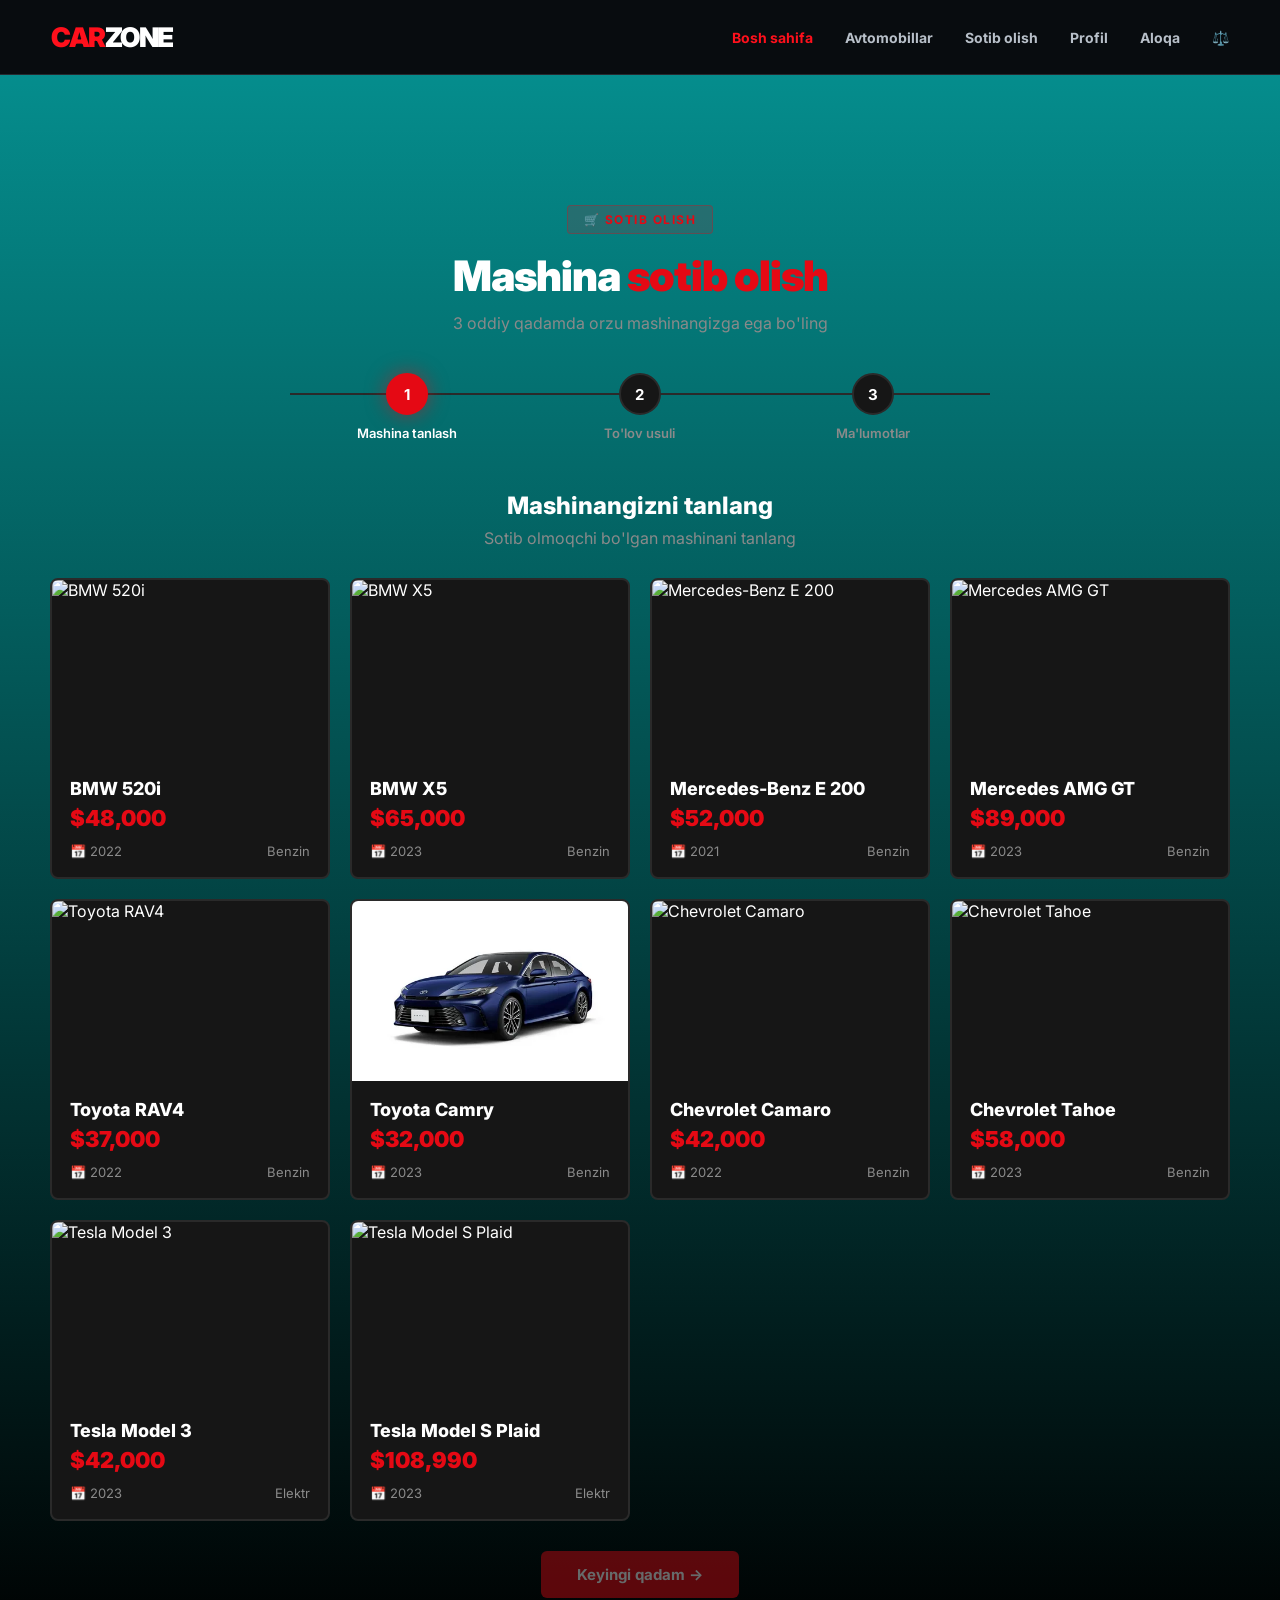
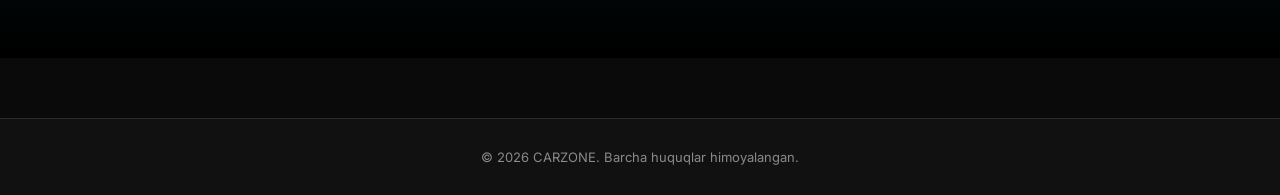
==== buy.html @ 66c65ff7 "new project" ====
<!DOCTYPE html>
<html lang="uz">
<head>
<meta charset="UTF-8">
<meta name="viewport" content="width=device-width, initial-scale=1.0">
<title>CARZONE — Mashina Sotib Olish</title>
<link href="https://fonts.googleapis.com/css2?family=Inter:wght@400;500;600;700;800;900&display=swap" rel="stylesheet">
<style>
* { margin: 0; padding: 0; box-sizing: border-box; }

:root {
  --bg-primary: #0a0a0a;
  --bg-secondary: #111111;
  --bg-card: #161616;
  --bg-hover: #1e1e1e;
  --accent: #e50914;
  --accent-hover: #ff1a25;
  --success: #00c853;
  --text-primary: #ffffff;
  --text-secondary: #8a8a8a;
  --border: #2a2a2a;
}

body {
  font-family: 'Inter', sans-serif;
  background: var(--bg-primary);
  color: var(--text-primary);
  min-height: 100vh;
}

::-webkit-scrollbar { width: 8px; }
::-webkit-scrollbar-track { background: var(--bg-primary); }
::-webkit-scrollbar-thumb { background: var(--border); border-radius: 4px; }
::-webkit-scrollbar-thumb:hover { background: var(--accent); }

/* NAVBAR */
.navbar {
  position: fixed;
  top: 0; left: 0; right: 0;
  z-index: 1000;
  background: rgba(10, 10, 10, 0.95);
  backdrop-filter: blur(20px);
  border-bottom: 1px solid var(--border);
  padding: 0 50px;
  height: 70px;
  display: flex;
  align-items: center;
  justify-content: space-between;
}

.nav-logo {
  font-size: 24px;
  font-weight: 900;
  letter-spacing: 1px;
  cursor: pointer;
}

.nav-logo .red { color: var(--accent); }

.nav-links {
  display: flex;
  gap: 30px;
}

.nav-link {
  font-size: 14px;
  font-weight: 500;
  color: var(--text-secondary);
  text-decoration: none;
  transition: color 0.3s;
  cursor: pointer;
}

.nav-link:hover, .nav-link.active { color: var(--accent); }

.nav-right {
  display: flex;
  align-items: center;
  gap: 20px;
}

.btn-logout {
  padding: 8px 20px;
  border-radius: 6px;
  border: 1px solid var(--border);
  background: transparent;
  color: var(--text-primary);
  font-weight: 600;
  font-size: 14px;
  cursor: pointer;
  transition: all 0.3s;
  font-family: inherit;
}

.btn-logout:hover {
  border-color: var(--accent);
  color: var(--accent);
}

/* MAIN */
.page-content { padding-top: 70px; }

.section {
  padding: 60px 50px;
  max-width: 1300px;
  margin: 0 auto;
}

.section-header {
  text-align: center;
  margin-bottom: 40px;
}

.section-label {
  display: inline-block;
  padding: 6px 16px;
  background: rgba(229, 9, 20, 0.15);
  border: 1px solid rgba(229, 9, 20, 0.3);
  color: var(--accent);
  font-size: 12px;
  font-weight: 700;
  letter-spacing: 1.5px;
  text-transform: uppercase;
  border-radius: 4px;
  margin-bottom: 16px;
}

.section-title {
  font-size: 42px;
  font-weight: 900;
  margin-bottom: 12px;
  letter-spacing: -1px;
}

.section-title .red { color: var(--accent); }

.section-subtitle {
  font-size: 16px;
  color: var(--text-secondary);
}

/* PROGRESS BAR */
.progress-container {
  max-width: 700px;
  margin: 0 auto 50px;
}

.progress-steps {
  display: flex;
  justify-content: space-between;
  position: relative;
  margin-bottom: 10px;
}

.progress-steps::before {
  content: '';
  position: absolute;
  top: 20px;
  left: 0;
  right: 0;
  height: 2px;
  background: var(--border);
  z-index: 0;
}

.progress-line {
  position: absolute;
  top: 20px;
  left: 0;
  height: 2px;
  background: var(--accent);
  z-index: 1;
  transition: width 0.4s ease;
}

.progress-step {
  position: relative;
  z-index: 2;
  display: flex;
  flex-direction: column;
  align-items: center;
  gap: 10px;
  flex: 1;
}

.step-circle {
  width: 42px;
  height: 42px;
  border-radius: 50%;
  background: var(--bg-card);
  border: 2px solid var(--border);
  display: flex;
  align-items: center;
  justify-content: center;
  font-weight: 700;
  font-size: 15px;
  transition: all 0.3s;
}

.progress-step.active .step-circle {
  background: var(--accent);
  border-color: var(--accent);
  color: white;
  box-shadow: 0 0 20px rgba(229, 9, 20, 0.5);
}

.progress-step.done .step-circle {
  background: var(--success);
  border-color: var(--success);
  color: white;
}

.step-label {
  font-size: 13px;
  font-weight: 600;
  color: var(--text-secondary);
  transition: color 0.3s;
}

.progress-step.active .step-label,
.progress-step.done .step-label {
  color: var(--text-primary);
}

/* STEPS */
.step {
  display: none;
  animation: fadeIn 0.4s ease;
}

.step.active { display: block; }

@keyframes fadeIn {
  from { opacity: 0; transform: translateY(20px); }
  to { opacity: 1; transform: translateY(0); }
}

/* STEP 1: CAR SELECTION */
.cars-grid {
  display: grid;
  grid-template-columns: repeat(auto-fill, minmax(260px, 1fr));
  gap: 20px;
}

.car-card {
  background: var(--bg-card);
  border: 2px solid var(--border);
  border-radius: 8px;
  overflow: hidden;
  cursor: pointer;
  transition: all 0.3s;
  position: relative;
}

.car-card:hover {
  border-color: var(--accent);
  transform: translateY(-4px);
}

.car-card.selected {
  border-color: var(--accent);
  box-shadow: 0 0 0 3px rgba(229, 9, 20, 0.2);
}

.car-card.selected::after {
  content: '✓';
  position: absolute;
  top: 12px;
  right: 12px;
  width: 32px;
  height: 32px;
  background: var(--accent);
  border-radius: 50%;
  display: flex;
  align-items: center;
  justify-content: center;
  font-weight: 800;
  font-size: 18px;
  color: white;
  z-index: 2;
}

.car-card-img {
  height: 180px;
  overflow: hidden;
}

.car-card-img img {
  width: 100%;
  height: 100%;
  object-fit: cover;
  transition: transform 0.4s;
}

.car-card:hover .car-card-img img {
  transform: scale(1.08);
}

.car-card-body {
  padding: 18px;
}

.car-card-name {
  font-size: 18px;
  font-weight: 800;
  margin-bottom: 6px;
}

.car-card-price {
  font-size: 22px;
  font-weight: 900;
  color: var(--accent);
  margin-bottom: 12px;
}

.car-card-info {
  display: flex;
  justify-content: space-between;
  font-size: 13px;
  color: var(--text-secondary);
}

.car-card-info span {
  display: flex;
  align-items: center;
  gap: 5px;
}

/* STEP 2: PAYMENT METHOD */
.payment-methods {
  display: grid;
  grid-template-columns: repeat(3, 1fr);
  gap: 20px;
  max-width: 900px;
  margin: 0 auto;
}

.payment-method {
  background: var(--bg-card);
  border: 2px solid var(--border);
  border-radius: 10px;
  padding: 36px 24px;
  text-align: center;
  cursor: pointer;
  transition: all 0.3s;
  position: relative;
}

.payment-method:hover {
  border-color: var(--accent);
  transform: translateY(-4px);
}

.payment-method.selected {
  border-color: var(--accent);
  background: rgba(229, 9, 20, 0.05);
  box-shadow: 0 0 0 3px rgba(229, 9, 20, 0.15);
}
.page-content {
    background: linear-gradient(
        rgba(0, 255, 255, 0.534),
        rgb(0, 0, 0)
    );
}
.payment-method.selected::before {
  content: '✓';
  position: absolute;
  top: 12px;
  right: 12px;
  width: 28px;
  height: 28px;
  background: var(--accent);
  border-radius: 50%;
  display: flex;
  align-items: center;
  justify-content: center;
  font-weight: 800;
  font-size: 16px;
  color: white;
}

.payment-icon {
  font-size: 48px;
  margin-bottom: 16px;
}

.payment-name {
  font-size: 18px;
  font-weight: 800;
  margin-bottom: 8px;
}

.payment-desc {
  font-size: 13px;
  color: var(--text-secondary);
  line-height: 1.5;
}

/* STEP 3: FORM */
.form-container {
  max-width: 600px;
  margin: 0 auto;
  background: var(--bg-card);
  border: 1px solid var(--border);
  border-radius: 10px;
  padding: 36px;
}

.form-title {
  font-size: 22px;
  font-weight: 800;
  margin-bottom: 8px;
}

.form-subtitle {
  font-size: 14px;
  color: var(--text-secondary);
  margin-bottom: 28px;
}

.form-group {
  margin-bottom: 18px;
}

.form-label {
  display: block;
  font-size: 13px;
  font-weight: 600;
  color: var(--text-secondary);
  margin-bottom: 8px;
  text-transform: uppercase;
  letter-spacing: 0.5px;
}

.form-input {
  width: 100%;
  padding: 14px 16px;
  border-radius: 6px;
  border: 1px solid var(--border);
  background: var(--bg-primary);
  color: var(--text-primary);
  font-size: 15px;
  outline: none;
  transition: all 0.3s;
  font-family: inherit;
  font-weight: 500;
}

.form-input:focus {
  border-color: var(--accent);
  box-shadow: 0 0 0 3px rgba(229, 9, 20, 0.1);
}

.form-input::placeholder {
  color: #555;
}
.hero::before {
    content: '';
    position: absolute;
    top: 0;
    left: 0;
    right: 0;
    bottom: 0;
    background-image: 
        linear-gradient(rgba(0, 255, 200, 0.03) 1px, transparent 1px),
        linear-gradient(90deg, rgba(0, 255, 200, 0.03) 1px, transparent 1px);
    background-size: 50px 50px;
    pointer-events: none;
}.hero {
    min-height: 100vh;
    background: url('evolt-bg.png') center/cover no-repeat;
    position: relative;
}
.form-row {
  display: grid;
  grid-template-columns: 1fr 1fr;
  gap: 16px;
}

/* SELECTED CAR SUMMARY */
.selected-summary {
  background: var(--bg-secondary);
  border: 1px solid var(--border);
  border-radius: 8px;
  padding: 18px;
  margin-bottom: 24px;
  display: flex;
  align-items: center;
  gap: 16px;
}

.selected-summary img {
  width: 90px;
  height: 65px;
  object-fit: cover;
  border-radius: 6px;
}

.selected-summary-info {
  flex: 1;
}

.selected-summary-name {
  font-size: 16px;
  font-weight: 800;
  margin-bottom: 4px;
}

.selected-summary-price {
  font-size: 18px;
  font-weight: 900;
  color: var(--accent);
}

/* MONTHLY INFO */
.monthly-info {
  background: rgba(229, 9, 20, 0.08);
  border: 1px solid rgba(229, 9, 20, 0.3);
  border-radius: 8px;
  padding: 18px;
  margin-bottom: 20px;
  display: flex;
  justify-content: space-between;
  align-items: center;
}

.monthly-info-label {
  font-size: 13px;
  color: var(--text-secondary);
}

.monthly-info-value {
  font-size: 20px;
  font-weight: 800;
  color: var(--accent);
}

/* BUTTONS */
.form-actions {
  display: flex;
  gap: 14px;
  justify-content: center;
  margin-top: 30px;
}

.btn-primary {
  padding: 14px 36px;
  border-radius: 6px;
  background: var(--accent);
  color: white;
  font-weight: 700;
  font-size: 15px;
  border: none;
  cursor: pointer;
  display: inline-flex;
  align-items: center;
  gap: 8px;
  transition: all 0.3s;
  font-family: inherit;
}

.btn-primary:hover {
  background: var(--accent-hover);
  transform: translateY(-2px);
  box-shadow: 0 8px 24px rgba(229, 9, 20, 0.4);
}

.btn-primary:disabled {
  opacity: 0.4;
  cursor: not-allowed;
  transform: none;
}

.btn-secondary {
  padding: 14px 36px;
  border-radius: 6px;
  background: transparent;
  color: var(--text-primary);
  font-weight: 600;
  font-size: 15px;
  border: 1px solid var(--border);
  cursor: pointer;
  display: inline-flex;
  align-items: center;
  gap: 8px;
  transition: all 0.3s;
  font-family: inherit;
}

.btn-secondary:hover {
  border-color: var(--accent);
  color: var(--accent);
}

/* SUCCESS */
.success-container {
  max-width: 500px;
  margin: 0 auto;
  text-align: center;
  padding: 60px 20px;
}

.success-icon {
  width: 100px;
  height: 100px;
  border-radius: 50%;
  background: var(--success);
  display: flex;
  align-items: center;
  justify-content: center;
  font-size: 50px;
  margin: 0 auto 24px;
  animation: scaleIn 0.5s ease;
}

@keyframes scaleIn {
  from { transform: scale(0); }
  to { transform: scale(1); }
}

.success-title {
  font-size: 28px;
  font-weight: 900;
  margin-bottom: 12px;
}

.success-text {
  font-size: 15px;
  color: var(--text-secondary);
  margin-bottom: 30px;
  line-height: 1.6;
}

/* TOAST */
.toast {
  position: fixed;
  bottom: 30px; right: 30px;
  padding: 16px 28px;
  border-radius: 6px;
  background: var(--bg-card);
  border: 1px solid var(--accent);
  color: var(--text-primary);
  font-size: 14px;
  font-weight: 600;
  z-index: 3000;
  display: none;
  align-items: center;
  gap: 10px;
  animation: slideIn 0.3s ease;
  box-shadow: 0 8px 24px rgba(229, 9, 20, 0.3);
}

.toast.show { display: flex; }

@keyframes slideIn {
  from { transform: translateX(100px); opacity: 0; }
  to { transform: translateX(0); opacity: 1; }
}

/* FOOTER */
.footer {
  background: var(--bg-secondary);
  border-top: 1px solid var(--border);
  padding: 30px 50px;
  text-align: center;
  color: var(--text-secondary);
  font-size: 13px;
  margin-top: 60px;
}

/* RESPONSIVE */
@media (max-width: 1024px) {
  .navbar { padding: 0 24px; }
  .section { padding: 40px 24px; }
  .section-title { font-size: 32px; }
  .payment-methods { grid-template-columns: 1fr; }
  .form-row { grid-template-columns: 1fr; }
}

@media (max-width: 768px) {
  .nav-links { display: none; }
  .section-title { font-size: 26px; }
  .cars-grid { grid-template-columns: 1fr; }
  .step-label { font-size: 11px; }
}

header {
    height: 75px;
    background: #080c0f;
    border-bottom: 1px solid #252b30;

    display: flex;
    align-items: center;
    justify-content: space-between;

    padding: 0 4%;
}

.logo {
    font-size: 27px;
    font-weight: 900;
    letter-spacing: -1.5px;
}

.logo span {
    color: #ff101c;
}

nav {
    display: flex;
    gap: 32px;
}

nav a {
    color: #b8c0c9;
    text-decoration: none;
    font-size: 14px;
    font-weight: 700;

    transition: 0.3s;
}

nav a:hover {
    color: white;
}

nav a.active {
    color: #ff101c;
}
</style>
</head>
<body>

<header class="header">

    <div class="logo">
        <span>CAR</span>ZONE
    </div>


    <nav id="navMenu">
        <a class="active" href="index.html">Bosh sahifa</a>
        <a href="cars.html">Avtomobillar</a>
        <a href="buy.html">Sotib olish</a>
        <a href="profile.html">Profil</a>
        <a href="contact.html">Aloqa</a>
        <a href="compare.html">⚖️</a>
    </nav>

</header>

<!-- MAIN -->
<div class="page-content">
  <section class="section">
    <div class="section-header">
      <div class="section-label">🛒 SOTIB OLISH</div>
      <h1 class="section-title">Mashina <span class="red">sotib olish</span></h1>
      <p class="section-subtitle">3 oddiy qadamda orzu mashinangizga ega bo'ling</p>
    </div>

    <!-- PROGRESS -->
    <div class="progress-container">
      <div class="progress-steps">
        <div class="progress-line" id="progressLine" style="width: 0%;"></div>
        <div class="progress-step active" data-step="1">
          <div class="step-circle">1</div>
          <div class="step-label">Mashina tanlash</div>
        </div>
        <div class="progress-step" data-step="2">
          <div class="step-circle">2</div>
          <div class="step-label">To'lov usuli</div>
        </div>
        <div class="progress-step" data-step="3">
          <div class="step-circle">3</div>
          <div class="step-label">Ma'lumotlar</div>
        </div>
      </div>
    </div>

    <!-- STEP 1: CAR SELECTION -->
    <div class="step active" id="step1">
      <h2 style="font-size:24px; font-weight:800; margin-bottom:8px; text-align:center;">Mashinangizni tanlang</h2>
      <p style="color:var(--text-secondary); text-align:center; margin-bottom:30px;">Sotib olmoqchi bo'lgan mashinani tanlang</p>
      <div class="cars-grid" id="carsGrid"></div>
      <div class="form-actions">
        <button class="btn-primary" id="btnToStep2" onclick="goToStep(2)" disabled>
          Keyingi qadam →
        </button>
      </div>
    </div>

    <!-- STEP 2: PAYMENT METHOD -->
    <div class="step" id="step2">
      <h2 style="font-size:24px; font-weight:800; margin-bottom:8px; text-align:center;">To'lov usulini tanlang</h2>
      <p style="color:var(--text-secondary); text-align:center; margin-bottom:40px;">Sizga qulay bo'lgan to'lov turini tanlang</p>
      
      <div class="payment-methods">
        <div class="payment-method" onclick="selectPayment('cash', this)">
          <div class="payment-icon">💵</div>
          <div class="payment-name">Naqd pul</div>
          <div class="payment-desc">To'liq summani naqd pul bilan to'lash</div>
        </div>
        <div class="payment-method" onclick="selectPayment('card', this)">
          <div class="payment-icon">💳</div>
          <div class="payment-name">Bank karta</div>
          <div class="payment-desc">Karta raqami orqali onlayn to'lov</div>
        </div>
        <div class="payment-method" onclick="selectPayment('monthly', this)">
          <div class="payment-icon">📅</div>
          <div class="payment-name">Oylik bo'lib</div>
          <div class="payment-desc">36 oygacha bo'lib-bo'lib to'lash</div>
        </div>
      </div>

      <div class="form-actions">
        <button class="btn-secondary" onclick="goToStep(1)">← Orqaga</button>
        <button class="btn-primary" id="btnToStep3" onclick="goToStep(3)" disabled>
          Keyingi qadam →
        </button>
      </div>
    </div>

    <!-- STEP 3: FORM -->
    <div class="step" id="step3">
      <div class="form-container">
        <div class="form-title">Ma'lumotlaringizni kiriting</div>
        <div class="form-subtitle" id="formSubtitle">To'lovni yakunlash uchun ma'lumotlarni to'ldiring</div>

        <!-- Selected car summary -->
        <div class="selected-summary" id="selectedSummary"></div>

        <!-- Monthly info -->
        <div class="monthly-info" id="monthlyInfo" style="display:none;">
          <div>
            <div class="monthly-info-label">Oylik to'lov summasi (36 oy)</div>
          </div>
          <div class="monthly-info-value" id="monthlyValue">$0/oy</div>
        </div>

        <form id="paymentForm" onsubmit="submitOrder(event)">
          <div class="form-row">
            <div class="form-group">
              <label class="form-label">Ism *</label>
              <input type="text" class="form-input" id="firstName" placeholder="Ismingiz" required>
            </div>
            <div class="form-group">
              <label class="form-label">Familiya *</label>
              <input type="text" class="form-input" id="lastName" placeholder="Familiyangiz" required>
            </div>
          </div>

          <div class="form-group">
            <label class="form-label">Telefon raqam *</label>
            <input type="tel" class="form-input" id="phone" placeholder="+998 90 123 45 67" required>
          </div>

          <!-- Card fields (hidden by default) -->
          <div id="cardFields" style="display:none;">
            <div class="form-group">
              <label class="form-label">Karta raqami *</label>
              <input type="text" class="form-input" id="cardNumber" placeholder="0000 0000 0000 0000" maxlength="19">
            </div>
            <div class="form-row">
              <div class="form-group">
                <label class="form-label">Amal qilish muddati *</label>
                <input type="text" class="form-input" id="cardExpiry" placeholder="MM/YY" maxlength="5">
              </div>
              <div class="form-group">
                <label class="form-label">CVV *</label>
                <input type="text" class="form-input" id="cardCvv" placeholder="123" maxlength="3">
              </div>
            </div>
            <div class="form-group">
              <label class="form-label">Karta egasining ismi *</label>
              <input type="text" class="form-input" id="cardHolder" placeholder="ISM FAMILIYA">
            </div>
          </div>

          <div class="form-actions" style="margin-top:24px;">
            <button type="button" class="btn-secondary" onclick="goToStep(2)">← Orqaga</button>
            <button type="submit" class="btn-primary">
              ✅ Buyurtma berish
            </button>
          </div>
        </form>
      </div>
    </div>

    <!-- STEP 4: SUCCESS -->
    <div class="step" id="step4">
      <div class="success-container">
        <div class="success-icon">✓</div>
        <div class="success-title">Buyurtma qabul qilindi!</div>
        <div class="success-text" id="successText">
          Tez orada operatorlarimiz siz bilan bog'lanishadi.
        </div>
        <button class="btn-primary" onclick="resetAll()">
          🏠 Bosh sahifaga qaytish
        </button>
      </div>
    </div>

  </section>
</div>

<!-- FOOTER -->
<footer class="footer">
  © 2026 CARZONE. Barcha huquqlar himoyalangan.
</footer>

<!-- TOAST -->
<div class="toast" id="toast"></div>

<script>
// ============ MA'LUMOTLAR ============
const cars = [
  {
    id: 1, brand: 'BMW', name: 'BMW 520i', price: 48000, year: 2022, fuel: 'Benzin',
    image: 'https://images.unsplash.com/photo-1555215695-3004980ad54e?w=400&h=300&fit=crop'
  },
  {
    id: 2, brand: 'BMW', name: 'BMW X5', price: 65000, year: 2023, fuel: 'Benzin',
    image: 'https://images.unsplash.com/photo-1556189250-72ba954cfc2b?w=400&h=300&fit=crop'
  },
  {
    id: 3, brand: 'Mercedes', name: 'Mercedes-Benz E 200', price: 52000, year: 2021, fuel: 'Benzin',
    image: 'https://images.unsplash.com/photo-1618843479313-40f8afb4b4d8?w=400&h=300&fit=crop'
  },
  {
    id: 4, brand: 'Mercedes', name: 'Mercedes AMG GT', price: 89000, year: 2023, fuel: 'Benzin',
    image: 'https://images.unsplash.com/photo-1617531653332-bd46c24f2068?w=400&h=300&fit=crop'
  },
  {
    id: 5, brand: 'Toyota', name: 'Toyota RAV4', price: 37000, year: 2022, fuel: 'Benzin',
    image: 'https://images.unsplash.com/photo-1621007947382-bb3c3994e3fb?w=400&h=300&fit=crop'
  },
  {
    id: 6, brand: 'Toyota', name: 'Toyota Camry', price: 32000, year: 2023, fuel: 'Benzin',
    image: './img/toyota camry.webp'
  },

  {
    id: 7, brand: 'Chevrolet', name: 'Chevrolet Camaro', price: 42000, year: 2022, fuel: 'Benzin',
    image: 'https://images.unsplash.com/photo-1552519507-da3b142c6e3d?w=400&h=300&fit=crop'
  },
  {
    id: 8, brand: 'Chevrolet', name: 'Chevrolet Tahoe', price: 58000, year: 2023, fuel: 'Benzin',
    image: 'https://images.unsplash.com/photo-1533473359331-0135ef1b58bf?w=400&h=300&fit=crop'
  },
  {
    id: 9, brand: 'Tesla', name: 'Tesla Model 3', price: 42000, year: 2023, fuel: 'Elektr',
    image: 'https://images.unsplash.com/photo-1617788138017-80ad40651399?w=400&h=300&fit=crop'
  },
  {
    id: 10, brand: 'Tesla', name: 'Tesla Model S Plaid', price: 108990, year: 2023, fuel: 'Elektr',
    image: 'https://images.unsplash.com/photo-1560958089-b8a1929cea89?w=400&h=300&fit=crop'
  }
];

// ============ STATE ============
let selectedCar = null;
let selectedPayment = null;
let currentStep = 1;

// ============ INIT ============
document.addEventListener('DOMContentLoaded', () => {
  renderCars();
  setupCardInputs();
});

// ============ RENDER CARS ============
function renderCars() {
  const grid = document.getElementById('carsGrid');
  grid.innerHTML = cars.map(car => `
    <div class="car-card" data-id="${car.id}" onclick="selectCar(${car.id})">
      <div class="car-card-img">
        <img src="${car.image}" alt="${car.name}">
      </div>
      <div class="car-card-body">
        <div class="car-card-name">${car.name}</div>
        <div class="car-card-price">$${car.price.toLocaleString()}</div>
        <div class="car-card-info">
          <span>📅 ${car.year}</span>
          <span> ${car.fuel}</span>
        </div>
      </div>
    </div>
  `).join('');
}

// ============ SELECT CAR ============
function selectCar(id) {
  selectedCar = cars.find(c => c.id === id);
  
  document.querySelectorAll('.car-card').forEach(card => {
    card.classList.remove('selected');
  });
  document.querySelector(`.car-card[data-id="${id}"]`).classList.add('selected');
  
  document.getElementById('btnToStep2').disabled = false;
}

// ============ SELECT PAYMENT ============
function selectPayment(method, el) {
  selectedPayment = method;
  
  document.querySelectorAll('.payment-method').forEach(m => {
    m.classList.remove('selected');
  });
  el.classList.add('selected');
  
  document.getElementById('btnToStep3').disabled = false;
}

// ============ GO TO STEP ============
function goToStep(step) {
  // Validation
  if (step === 2 && !selectedCar) {
    showToast('⚠️ Avval mashina tanlang!');
    return;
  }
  if (step === 3 && !selectedPayment) {
    showToast('⚠️ To\'lov usulini tanlang!');
    return;
  }

  currentStep = step;

  // Hide all steps
  document.querySelectorAll('.step').forEach(s => s.classList.remove('active'));
  document.getElementById('step' + step).classList.add('active');

  // Update progress
  updateProgress(step);

  // Step 3 setup
  if (step === 3) {
    setupStep3();
  }

  window.scrollTo({ top: 0, behavior: 'smooth' });
}

// ============ UPDATE PROGRESS ============
function updateProgress(step) {
  const steps = document.querySelectorAll('.progress-step');
  const line = document.getElementById('progressLine');
  
  steps.forEach((s, i) => {
    const stepNum = i + 1;
    s.classList.remove('active', 'done');
    if (stepNum < step) s.classList.add('done');
    if (stepNum === step) s.classList.add('active');
  });

  const progress = ((step - 1) / (steps.length - 1)) * 100;
  line.style.width = progress + '%';
}

// ============ SETUP STEP 3 ============
function setupStep3() {
  // Show selected car
  const summary = document.getElementById('selectedSummary');
  summary.innerHTML = `
    <img src="${selectedCar.image}" alt="${selectedCar.name}">
    <div class="selected-summary-info">
      <div class="selected-summary-name">${selectedCar.name}</div>
      <div class="selected-summary-price">$${selectedCar.price.toLocaleString()}</div>
    </div>
  `;

  // Show/hide card fields
  const cardFields = document.getElementById('cardFields');
  const monthlyInfo = document.getElementById('monthlyInfo');
  const subtitle = document.getElementById('formSubtitle');

  cardFields.style.display = 'none';
  monthlyInfo.style.display = 'none';

  if (selectedPayment === 'card') {
    cardFields.style.display = 'block';
    subtitle.textContent = 'Karta ma\'lumotlarini kiriting';
    
    // Make card fields required
    ['cardNumber', 'cardExpiry', 'cardCvv', 'cardHolder'].forEach(id => {
      document.getElementById(id).required = true;
    });
  } else if (selectedPayment === 'monthly') {
    monthlyInfo.style.display = 'flex';
    const monthly = Math.round(selectedCar.price / 36);
    document.getElementById('monthlyValue').textContent = '$' + monthly.toLocaleString() + '/oy';
    subtitle.textContent = 'Oylik bo\'lib to\'lash uchun ma\'lumotlarni kiriting';
    
    ['cardNumber', 'cardExpiry', 'cardCvv', 'cardHolder'].forEach(id => {
      document.getElementById(id).required = false;
    });
  } else {
    subtitle.textContent = 'Naqd to\'lov uchun ma\'lumotlarni kiriting';
    ['cardNumber', 'cardExpiry', 'cardCvv', 'cardHolder'].forEach(id => {
      document.getElementById(id).required = false;
    });
  }
}

// ============ CARD INPUT FORMATTING ============
function setupCardInputs() {
  const cardNumber = document.getElementById('cardNumber');
  const cardExpiry = document.getElementById('cardExpiry');
  const cardCvv = document.getElementById('cardCvv');

  cardNumber.addEventListener('input', (e) => {
    let value = e.target.value.replace(/\s/g, '').replace(/\D/g, '');
    value = value.match(/.{1,4}/g)?.join(' ') || value;
    e.target.value = value;
  });

  cardExpiry.addEventListener('input', (e) => {
    let value = e.target.value.replace(/\D/g, '');
    if (value.length >= 2) {
      value = value.substring(0, 2) + '/' + value.substring(2, 4);
    }
    e.target.value = value;
  });

  cardCvv.addEventListener('input', (e) => {
    e.target.value = e.target.value.replace(/\D/g, '');
  });
}

// ============ SUBMIT ORDER ============
function submitOrder(e) {
  e.preventDefault();

  const firstName = document.getElementById('firstName').value.trim();
  const lastName = document.getElementById('lastName').value.trim();
  const phone = document.getElementById('phone').value.trim();

  if (!firstName || !lastName || !phone) {
    showToast('️ Barcha maydonlarni to\'ldiring!');
    return;
  }

  if (selectedPayment === 'card') {
    const cardNumber = document.getElementById('cardNumber').value.trim();
    const cardExpiry = document.getElementById('cardExpiry').value.trim();
    const cardCvv = document.getElementById('cardCvv').value.trim();
    const cardHolder = document.getElementById('cardHolder').value.trim();

    if (!cardNumber || !cardExpiry || !cardCvv || !cardHolder) {
      showToast('⚠️ Karta ma\'lumotlarini to\'ldiring!');
      return;
    }

    if (cardNumber.replace(/\s/g, '').length < 16) {
      showToast('⚠️ Karta raqami noto\'g\'ri!');
      return;
    }
  }

  // Save order
  const order = {
    id: Date.now(),
    car: selectedCar,
    payment: selectedPayment,
    customer: { firstName, lastName, phone },
    date: new Date().toISOString(),
    status: 'Qabul qilindi'
  };

  const orders = JSON.parse(localStorage.getItem('carzone_orders') || '[]');
  orders.push(order);
  localStorage.setItem('carzone_orders', JSON.stringify(orders));

  // Show success
  const paymentNames = {
    cash: 'Naqd pul',
    card: 'Bank karta',
    monthly: 'Oylik bo\'lib to\'lash'
  };

  document.getElementById('successText').innerHTML = `
    <strong>${selectedCar.name}</strong> mashinasi muvaffaqiyatli buyurtma qilindi!<br>
    To'lov usuli: <strong>${paymentNames[selectedPayment]}</strong><br>
    Tez orada operatorlarimiz siz bilan bog'lanishadi.
  `;

  goToStep(4);
  showToast('✅ Buyurtma qabul qilindi!');
}

// ============ RESET ============
function resetAll() {
  selectedCar = null;
  selectedPayment = null;
  currentStep = 1;

  document.querySelectorAll('.car-card').forEach(c => c.classList.remove('selected'));
  document.querySelectorAll('.payment-method').forEach(m => m.classList.remove('selected'));
  document.getElementById('paymentForm').reset();
  document.getElementById('btnToStep2').disabled = true;
  document.getElementById('btnToStep3').disabled = true;

  goToStep(1);
}

// ============ TOAST ============
function showToast(msg) {
  const toast = document.getElementById('toast');
  toast.textContent = msg;
  toast.classList.add('show');
  setTimeout(() => toast.classList.remove('show'), 3000);
}

</script>

</body>
</html>
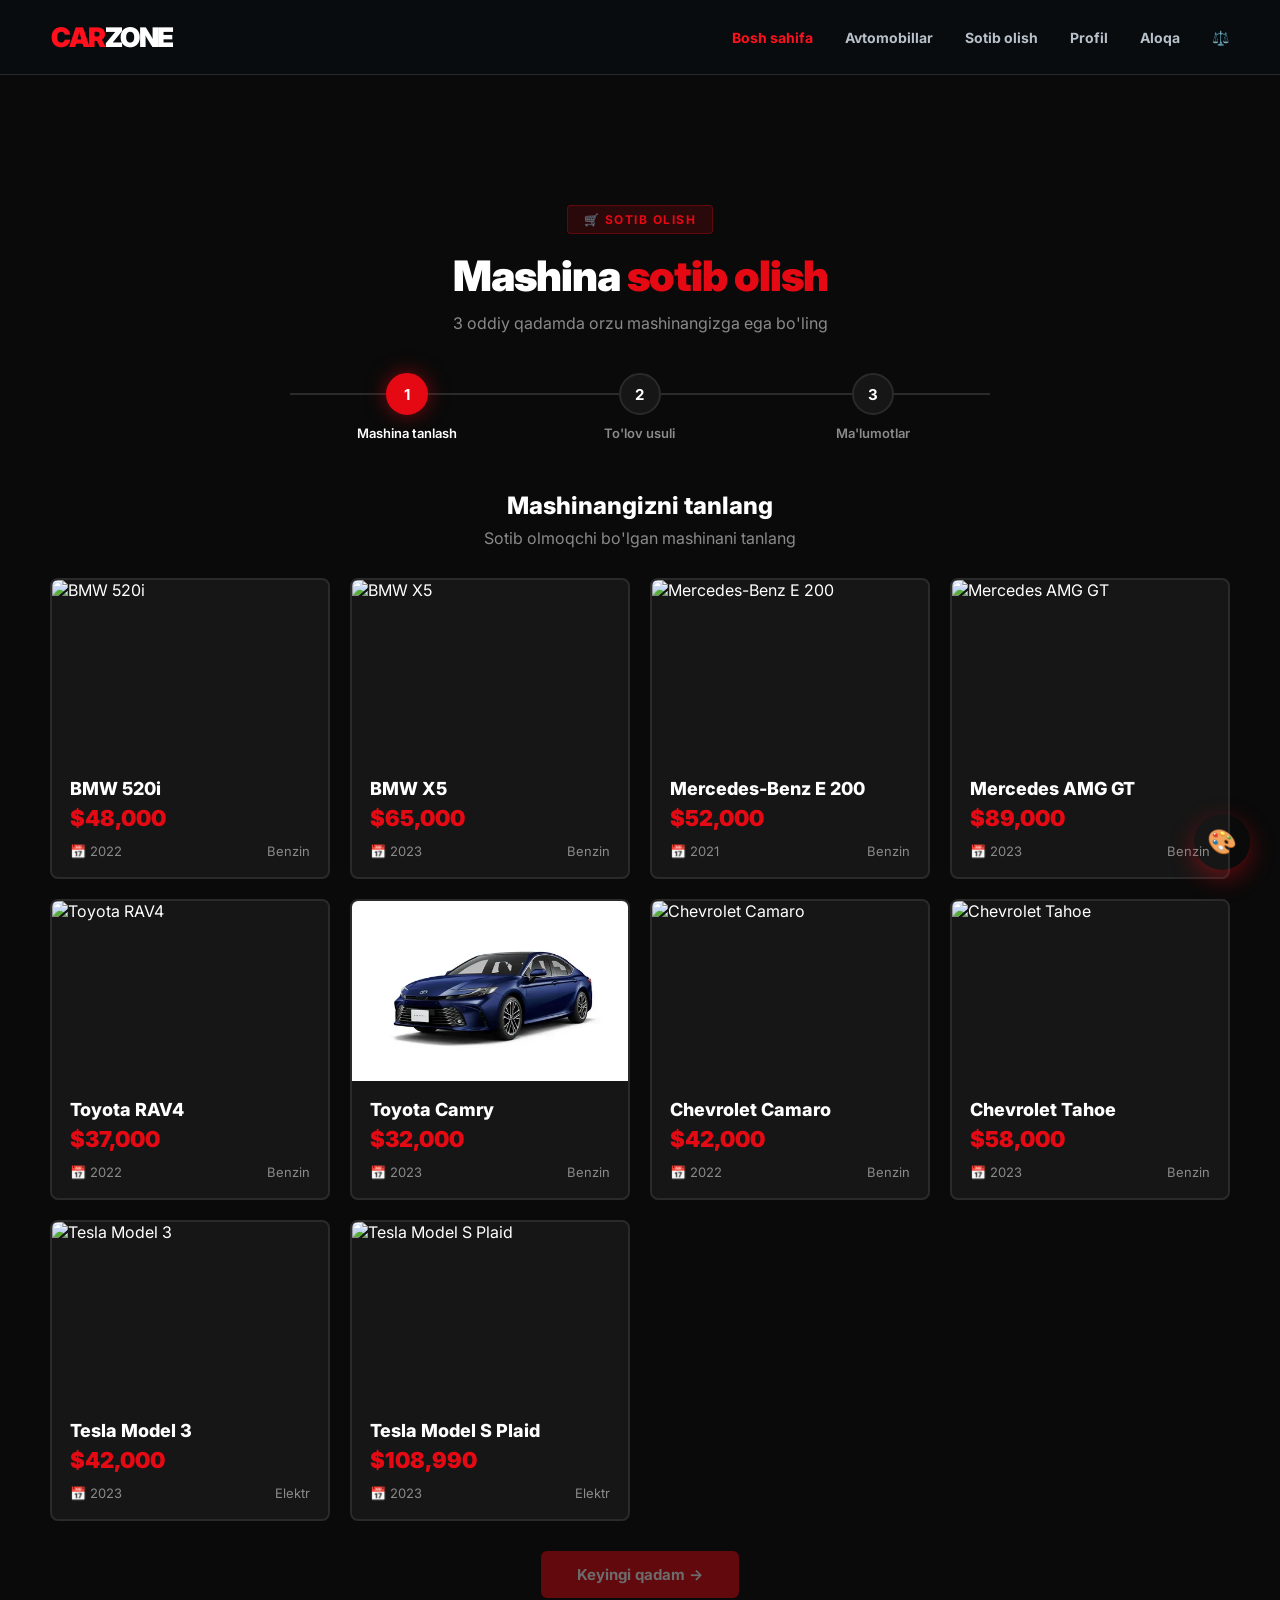
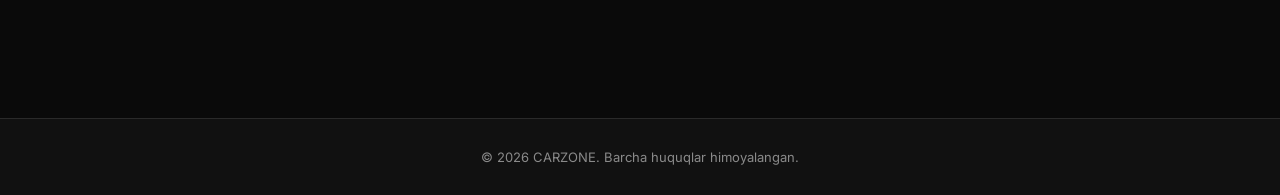
==== commit 7aeb4bd4: "my website" ====
--- a/buy.html
+++ b/buy.html
@@ -356,12 +356,7 @@
   background: rgba(229, 9, 20, 0.05);
   box-shadow: 0 0 0 3px rgba(229, 9, 20, 0.15);
 }
-.page-content {
-    background: linear-gradient(
-        rgba(0, 255, 255, 0.534),
-        rgb(0, 0, 0)
-    );
-}
+
 .payment-method.selected::before {
   content: '✓';
   position: absolute;
@@ -726,6 +721,329 @@
 
 nav a.active {
     color: #ff101c;
+}
+/* =========================================
+   THEME SWITCHER & DYNAMIC BACKGROUNDS
+   ========================================= */
+
+/* Floating Theme Toggle Button */
+.theme-toggle {
+  position: fixed;
+  bottom: 30px;
+  right: 30px;
+  width: 56px;
+  height: 56px;
+  border-radius: 50%;
+  background: var(--primary);
+  color: white;
+  border: none;
+  font-size: 24px;
+  cursor: pointer;
+  z-index: 9998;
+  display: flex;
+  align-items: center;
+  justify-content: center;
+  box-shadow: 0 8px 24px rgba(229, 9, 20, 0.4);
+  transition: all 0.3s ease;
+}
+
+.theme-toggle:hover {
+  transform: scale(1.1) rotate(15deg);
+  box-shadow: 0 12px 32px rgba(229, 9, 20, 0.6);
+}
+
+/* Theme Panel */
+.theme-panel {
+  position: fixed;
+  bottom: 100px;
+  right: 30px;
+  background: var(--bg-card);
+  border: 1px solid var(--border-color);
+  border-radius: var(--radius-lg);
+  padding: 16px;
+  z-index: 9997;
+  box-shadow: var(--shadow-lg);
+  opacity: 0;
+  visibility: hidden;
+  transform: translateY(20px) scale(0.95);
+  transition: all 0.3s cubic-bezier(0.4, 0, 0.2, 1);
+  min-width: 200px;
+}
+
+.theme-panel.show {
+  opacity: 1;
+  visibility: visible;
+  transform: translateY(0) scale(1);
+}
+
+.theme-panel h4 {
+  font-size: 12px;
+  font-weight: 700;
+  color: var(--text-muted);
+  text-transform: uppercase;
+  letter-spacing: 1.5px;
+  margin-bottom: 12px;
+  padding-bottom: 8px;
+  border-bottom: 1px solid var(--border-color);
+}
+
+.theme-option {
+  display: flex;
+  align-items: center;
+  gap: 12px;
+  width: 100%;
+  padding: 12px 14px;
+  background: transparent;
+  border: 1px solid transparent;
+  border-radius: var(--radius-sm);
+  color: var(--text-secondary);
+  font-size: 14px;
+  font-weight: 600;
+  cursor: pointer;
+  transition: all 0.2s ease;
+  text-align: left;
+  margin-bottom: 6px;
+}
+
+.theme-option:hover {
+  background: rgba(255, 255, 255, 0.05);
+  border-color: var(--border-color);
+  color: var(--text-primary);
+}
+
+.theme-option.active {
+  background: rgba(229, 9, 20, 0.1);
+  border-color: var(--primary);
+  color: var(--primary);
+}
+
+.theme-option span {
+  font-size: 18px;
+}
+
+/* =========================================
+   THEME: LIGHT MODE
+   ========================================= */
+body[data-theme="light"] {
+  --bg-body: #F8F9FA;
+  --bg-card: #FFFFFF;
+  --bg-card-hover: #F3F4F6;
+  --bg-input: #F1F3F5;
+  --border-color: #E5E7EB;
+  --border-hover: #D1D5DB;
+  --text-primary: #111827;
+  --text-secondary: #4B5563;
+  --text-muted: #9CA3AF;
+  --shadow-sm: 0 4px 6px -1px rgba(0, 0, 0, 0.05);
+  --shadow-md: 0 10px 25px -5px rgba(0, 0, 0, 0.1);
+  --shadow-lg: 0 20px 40px -10px rgba(0, 0, 0, 0.15);
+}
+
+body[data-theme="light"] .header {
+  background: rgba(248, 249, 250, 0.9);
+}
+
+body[data-theme="light"] .hero {
+  background: linear-gradient(135deg, rgba(248,249,250,0.95) 0%, rgba(248,249,250,0.8) 50%, rgba(229,9,20,0.1) 100%),
+              url("https://images.unsplash.com/photo-1492144534655-ae79c964c9d7?auto=format&fit=crop&w=1800&q=85");
+}
+
+/* =========================================
+   THEME: STARRY NIGHT
+   ========================================= */
+body[data-theme="stars"] {
+  background: #0a0e27;
+  position: relative;
+}
+
+body[data-theme="stars"]::before {
+  content: '';
+  position: fixed;
+  top: 0;
+  left: 0;
+  width: 100%;
+  height: 100%;
+  pointer-events: none;
+  z-index: -1;
+  background: 
+    radial-gradient(2px 2px at 20% 30%, white, transparent),
+    radial-gradient(2px 2px at 60% 70%, white, transparent),
+    radial-gradient(1px 1px at 50% 50%, white, transparent),
+    radial-gradient(1px 1px at 80% 10%, white, transparent),
+    radial-gradient(2px 2px at 90% 60%, white, transparent),
+    radial-gradient(1px 1px at 33% 80%, white, transparent),
+    radial-gradient(1px 1px at 15% 90%, white, transparent),
+    radial-gradient(2px 2px at 70% 20%, white, transparent);
+  background-size: 200% 200%;
+  background-repeat: repeat;
+  animation: twinkle 8s linear infinite;
+}
+
+body[data-theme="stars"]::after {
+  content: '';
+  position: fixed;
+  top: 0;
+  left: 0;
+  width: 100%;
+  height: 100%;
+  pointer-events: none;
+  z-index: -1;
+  background: radial-gradient(ellipse at bottom, #1B2735 0%, #090A0F 100%);
+}
+
+body[data-theme="stars"] .car-card,
+body[data-theme="stars"] .buy-box,
+body[data-theme="stars"] .modal-content,
+body[data-theme="stars"] .modal-box {
+  background: rgba(17, 20, 26, 0.8);
+  backdrop-filter: blur(8px);
+}
+
+@keyframes twinkle {
+  0% { opacity: 0.5; }
+  50% { opacity: 1; }
+  100% { opacity: 0.5; }
+}
+
+/* Shooting Star Effect */
+body[data-theme="stars"] .shooting-star {
+  position: fixed;
+  width: 100px;
+  height: 2px;
+  background: linear-gradient(90deg, white, transparent);
+  border-radius: 50%;
+  animation: shoot 3s ease-in-out infinite;
+  pointer-events: none;
+  z-index: -1;
+}
+
+@keyframes shoot {
+  0% {
+    transform: translateX(0) translateY(0) rotate(-45deg);
+    opacity: 1;
+  }
+  100% {
+    transform: translateX(500px) translateY(500px) rotate(-45deg);
+    opacity: 0;
+  }
+}
+
+/* =========================================
+   THEME: MAGIC GRADIENT
+   ========================================= */
+body[data-theme="magic"] {
+  background: linear-gradient(-45deg, #ee7752, #e73c7e, #23a6d5, #23d5ab);
+  background-size: 400% 400%;
+  animation: gradientShift 15s ease infinite;
+}
+
+body[data-theme="magic"]::before {
+  content: '';
+  position: fixed;
+  top: 0;
+  left: 0;
+  width: 100%;
+  height: 100%;
+  background: radial-gradient(circle at 20% 50%, rgba(255,255,255,0.1) 0%, transparent 50%),
+              radial-gradient(circle at 80% 80%, rgba(255,255,255,0.1) 0%, transparent 50%);
+  pointer-events: none;
+  z-index: -1;
+}
+
+body[data-theme="magic"] .car-card,
+body[data-theme="magic"] .buy-box,
+body[data-theme="magic"] .modal-content,
+body[data-theme="magic"] .modal-box,
+body[data-theme="magic"] .header {
+  background: rgba(17, 20, 26, 0.85);
+  backdrop-filter: blur(12px);
+  border: 1px solid rgba(255, 255, 255, 0.1);
+}
+
+body[data-theme="magic"] .hero {
+  background: linear-gradient(135deg, rgba(0,0,0,0.7) 0%, rgba(0,0,0,0.5) 50%, rgba(229,9,20,0.2) 100%),
+              url("https://images.unsplash.com/photo-1492144534655-ae79c964c9d7?auto=format&fit=crop&w=1800&q=85");
+}
+
+@keyframes gradientShift {
+  0% { background-position: 0% 50%; }
+  50% { background-position: 100% 50%; }
+  100% { background-position: 0% 50%; }
+}
+
+/* =========================================
+   THEME: COLORFUL
+   ========================================= */
+body[data-theme="colorful"] {
+  background: #1a1a2e;
+  position: relative;
+  overflow: hidden;
+}
+
+body[data-theme="colorful"]::before {
+  content: '';
+  position: fixed;
+  top: 0;
+  left: 0;
+  width: 100%;
+  height: 100%;
+  background: 
+    radial-gradient(circle at 10% 20%, rgba(255, 0, 150, 0.3) 0%, transparent 40%),
+    radial-gradient(circle at 90% 80%, rgba(0, 200, 255, 0.3) 0%, transparent 40%),
+    radial-gradient(circle at 50% 50%, rgba(255, 200, 0, 0.2) 0%, transparent 50%);
+  animation: floatColors 20s ease-in-out infinite;
+  pointer-events: none;
+  z-index: -1;
+}
+
+body[data-theme="colorful"] .car-card,
+body[data-theme="colorful"] .buy-box,
+body[data-theme="colorful"] .modal-content,
+body[data-theme="colorful"] .modal-box,
+body[data-theme="colorful"] .header {
+  background: rgba(17, 20, 26, 0.9);
+  backdrop-filter: blur(10px);
+  border: 1px solid rgba(255, 255, 255, 0.1);
+}
+
+body[data-theme="colorful"] .brand-btn.active,
+body[data-theme="colorful"] .filter-btn.active,
+body[data-theme="colorful"] .main-btn,
+body[data-theme="colorful"] .buy-btn {
+  background: linear-gradient(135deg, #667eea 0%, #764ba2 100%);
+  border: none;
+}
+
+@keyframes floatColors {
+  0%, 100% {
+    transform: translate(0, 0) scale(1);
+  }
+  33% {
+    transform: translate(30px, -30px) scale(1.1);
+  }
+  66% {
+    transform: translate(-30px, 30px) scale(0.9);
+  }
+}
+
+/* =========================================
+   RESPONSIVE THEME PANEL
+   ========================================= */
+@media (max-width: 768px) {
+  .theme-toggle {
+    bottom: 20px;
+    right: 20px;
+    width: 48px;
+    height: 48px;
+    font-size: 20px;
+  }
+  
+  .theme-panel {
+    bottom: 80px;
+    right: 20px;
+    min-width: 180px;
+    padding: 12px;
+  }
 }
 </style>
 </head>
@@ -910,7 +1228,125 @@
 
 <!-- TOAST -->
 <div class="toast" id="toast"></div>
-
+<!-- Theme Switcher UI -->
+<button class="theme-toggle" id="themeToggle" aria-label="Change theme">
+  🎨
+</button>
+
+<div class="theme-panel" id="themePanel">
+  <h4>Orqa Fon</h4>
+  <button class="theme-option active" data-theme="dark">
+    <span>🌑</span>
+    <span>Qora (Dark)</span>
+  </button>
+  <button class="theme-option" data-theme="light">
+    <span>☀️</span>
+    <span>Oq (Light)</span>
+  </button>
+  <button class="theme-option" data-theme="stars">
+    <span>⭐</span>
+    <span>Yulduzli</span>
+  </button>
+  <button class="theme-option" data-theme="magic">
+    <span>🔮</span>
+    <span>Sehrli</span>
+  </button>
+  <button class="theme-option" data-theme="colorful">
+    <span>🌈</span>
+    <span>Rangli</span>
+  </button>
+</div>
+
+<!-- Theme Controller JavaScript -->
+<script>
+  // Theme Switcher Logic
+  const themeToggle = document.getElementById('themeToggle');
+  const themePanel = document.getElementById('themePanel');
+  const themeOptions = document.querySelectorAll('.theme-option');
+  
+  // Toggle panel visibility
+  themeToggle.addEventListener('click', () => {
+    themePanel.classList.toggle('show');
+  });
+  
+  // Close panel when clicking outside
+  document.addEventListener('click', (e) => {
+    if (!themePanel.contains(e.target) && !themeToggle.contains(e.target)) {
+      themePanel.classList.remove('show');
+    }
+  });
+  
+  // Handle theme changes
+  themeOptions.forEach(option => {
+    option.addEventListener('click', () => {
+      const theme = option.getAttribute('data-theme');
+      
+      // Remove active class from all options
+      themeOptions.forEach(opt => opt.classList.remove('active'));
+      
+      // Add active class to clicked option
+      option.classList.add('active');
+      
+      // Apply theme
+      if (theme === 'dark') {
+        document.body.removeAttribute('data-theme');
+      } else {
+        document.body.setAttribute('data-theme', theme);
+      }
+      
+      // Add shooting stars for starry theme
+      if (theme === 'stars') {
+        createShootingStars();
+      } else {
+        removeShootingStars();
+      }
+      
+      // Save preference
+      localStorage.setItem('preferred-theme', theme);
+      
+      // Close panel
+      setTimeout(() => {
+        themePanel.classList.remove('show');
+      }, 300);
+    });
+  });
+  
+  // Create shooting stars effect
+  function createShootingStars() {
+    removeShootingStars();
+    const starCount = 3;
+    for (let i = 0; i < starCount; i++) {
+      setTimeout(() => {
+        const star = document.createElement('div');
+        star.className = 'shooting-star';
+        star.style.top = Math.random() * 50 + '%';
+        star.style.left = Math.random() * 50 + '%';
+        star.style.animationDelay = Math.random() * 3 + 's';
+        document.body.appendChild(star);
+      }, i * 1000);
+    }
+  }
+  
+  function removeShootingStars() {
+    document.querySelectorAll('.shooting-star').forEach(star => star.remove());
+  }
+  
+  // Load saved theme on page load
+  window.addEventListener('DOMContentLoaded', () => {
+    const savedTheme = localStorage.getItem('preferred-theme');
+    if (savedTheme && savedTheme !== 'dark') {
+      document.body.setAttribute('data-theme', savedTheme);
+      const activeOption = document.querySelector(`[data-theme="${savedTheme}"]`);
+      if (activeOption) {
+        themeOptions.forEach(opt => opt.classList.remove('active'));
+        activeOption.classList.add('active');
+        if (savedTheme === 'stars') {
+          createShootingStars();
+        }
+      }
+    }
+  });
+</script>
 <script>
 // ============ MA'LUMOTLAR ============
 const cars = [
